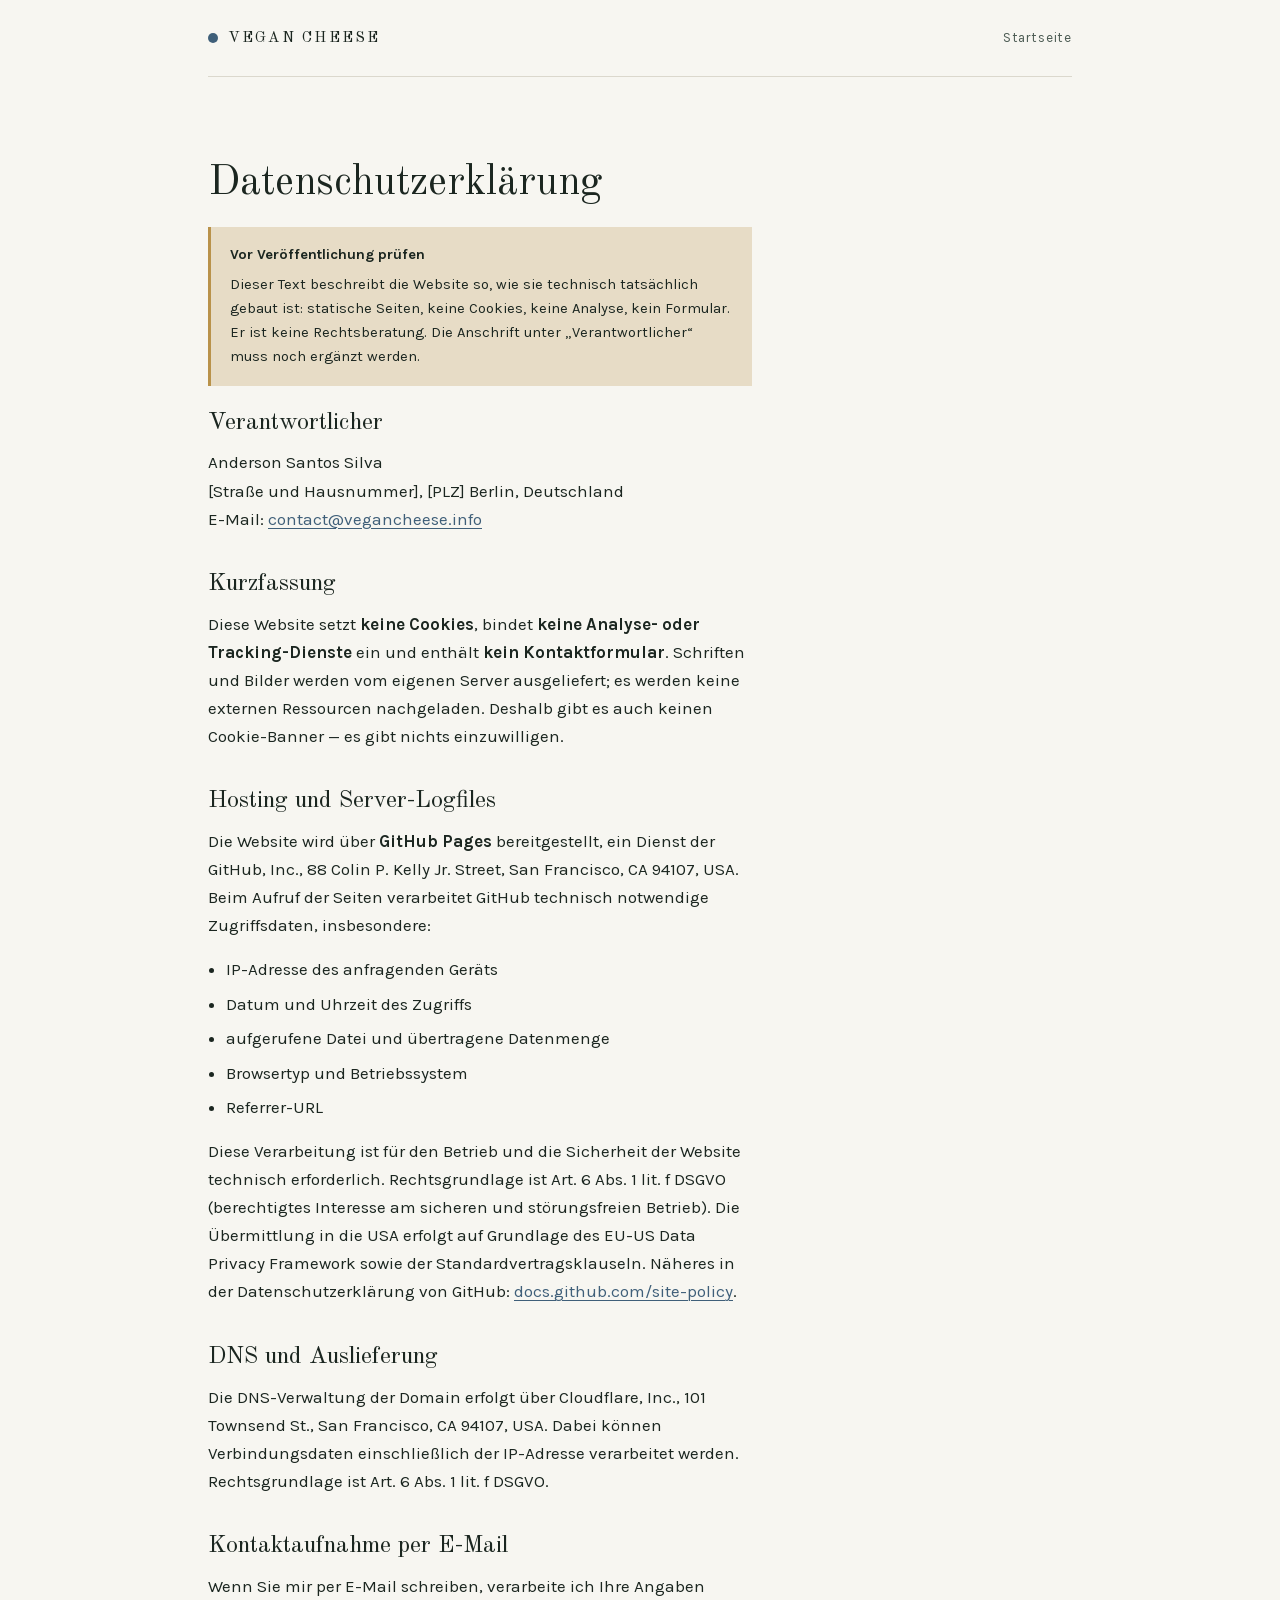
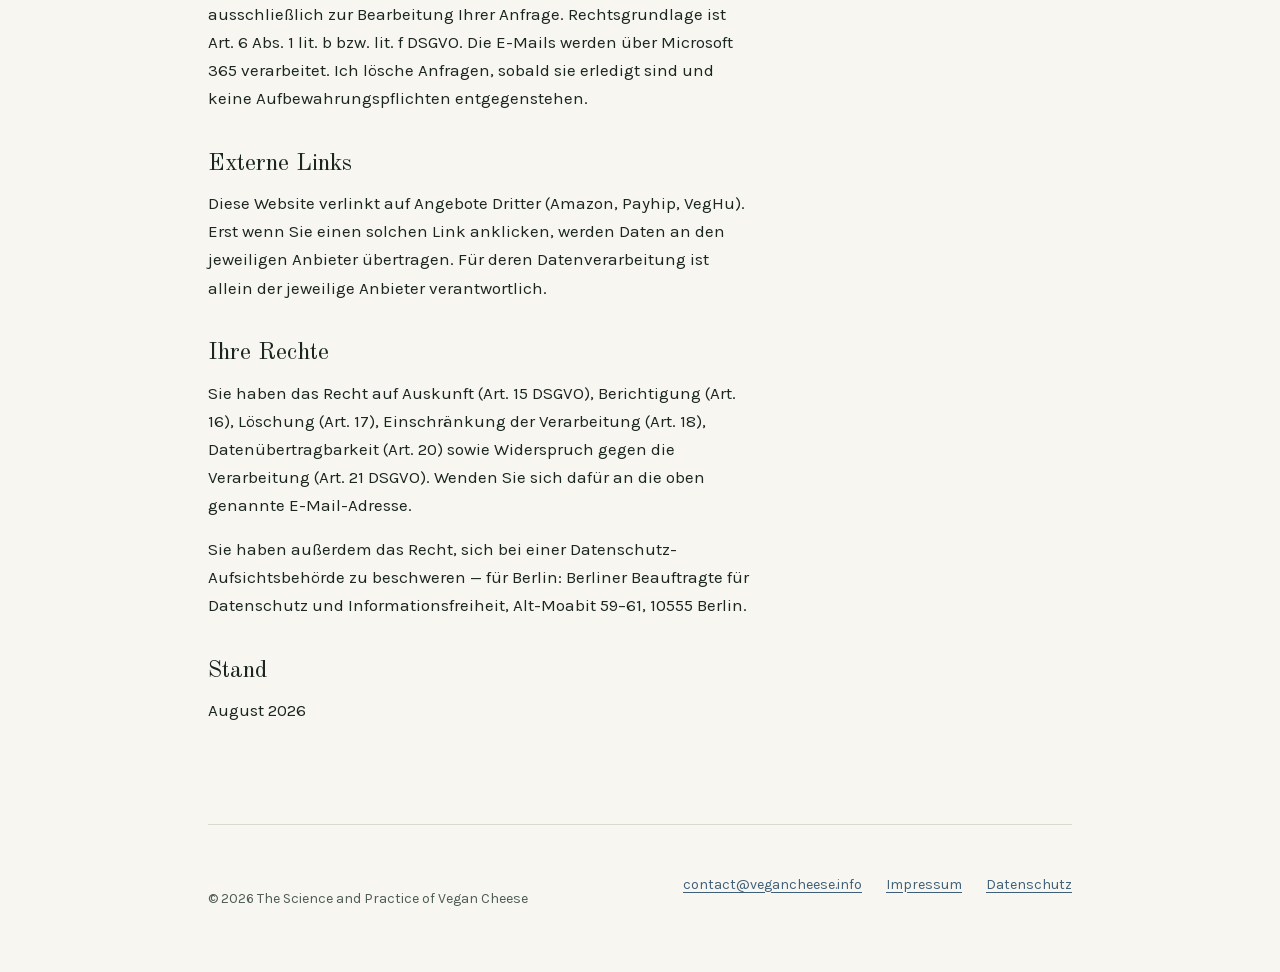
==== datenschutz.html @ 262008b7 "Rebuild vegancheese.info as a static site Migrated off GoDaddy Website Builder. Hand-written HTML/CS" ====
<!DOCTYPE html>
<html lang="de">
<head>
<meta charset="utf-8">
<meta name="viewport" content="width=device-width, initial-scale=1">
<title>Datenschutzerklärung — The Science and Practice of Vegan Cheese</title>
<meta name="description" content="Datenschutzerklärung für vegancheese.info.">
<meta name="robots" content="noindex, follow">
<link rel="canonical" href="https://vegancheese.info/datenschutz.html">
<link rel="icon" href="assets/img/cashewbert.png" type="image/png">
<link rel="stylesheet" href="assets/style.css">
</head>
<body>
<a class="skip" href="#main">Zum Inhalt springen</a>

<div class="wrap">
  <header class="masthead">
    <a class="mark" href="/">
      <span>Vegan Cheese</span>
    </a>
    <nav aria-label="Site">
      <a href="/">Startseite</a>
    </nav>
  </header>
</div>

<main id="main">
  <div class="wrap">
    <section class="band" style="border-top: none;">
      <h2>Datenschutzerklärung</h2>

      <div class="prose">

        <div class="todo">
          <strong>Vor Veröffentlichung prüfen</strong>
          Dieser Text beschreibt die Website so, wie sie technisch tatsächlich
          gebaut ist: statische Seiten, keine Cookies, keine Analyse, kein
          Formular. Er ist keine Rechtsberatung. Die Anschrift unter
          „Verantwortlicher“ muss noch ergänzt werden.
        </div>

        <h2>Verantwortlicher</h2>
        <p>
          Anderson Santos Silva<br>
          [Straße und Hausnummer], [PLZ] Berlin, Deutschland<br>
          E-Mail: <a href="mailto:contact@vegancheese.info">contact@vegancheese.info</a>
        </p>

        <h2>Kurzfassung</h2>
        <p>
          Diese Website setzt <strong>keine Cookies</strong>, bindet
          <strong>keine Analyse- oder Tracking-Dienste</strong> ein und enthält
          <strong>kein Kontaktformular</strong>. Schriften und Bilder werden
          vom eigenen Server ausgeliefert; es werden keine externen Ressourcen
          nachgeladen. Deshalb gibt es auch keinen Cookie-Banner — es gibt
          nichts einzuwilligen.
        </p>

        <h2>Hosting und Server-Logfiles</h2>
        <p>
          Die Website wird über <strong>GitHub Pages</strong> bereitgestellt,
          ein Dienst der GitHub, Inc., 88 Colin P. Kelly Jr. Street, San
          Francisco, CA 94107, USA. Beim Aufruf der Seiten verarbeitet GitHub
          technisch notwendige Zugriffsdaten, insbesondere:
        </p>
        <ul>
          <li>IP-Adresse des anfragenden Geräts</li>
          <li>Datum und Uhrzeit des Zugriffs</li>
          <li>aufgerufene Datei und übertragene Datenmenge</li>
          <li>Browsertyp und Betriebssystem</li>
          <li>Referrer-URL</li>
        </ul>
        <p>
          Diese Verarbeitung ist für den Betrieb und die Sicherheit der Website
          technisch erforderlich. Rechtsgrundlage ist Art. 6 Abs. 1 lit. f
          DSGVO (berechtigtes Interesse am sicheren und störungsfreien Betrieb).
          Die Übermittlung in die USA erfolgt auf Grundlage des
          EU-US Data Privacy Framework sowie der Standardvertragsklauseln.
          Näheres in der Datenschutzerklärung von GitHub:
          <a href="https://docs.github.com/site-policy/privacy-policies/github-general-privacy-statement" rel="noopener">
            docs.github.com/site-policy</a>.
        </p>

        <h2>DNS und Auslieferung</h2>
        <p>
          Die DNS-Verwaltung der Domain erfolgt über Cloudflare, Inc., 101
          Townsend St., San Francisco, CA 94107, USA. Dabei können
          Verbindungsdaten einschließlich der IP-Adresse verarbeitet werden.
          Rechtsgrundlage ist Art. 6 Abs. 1 lit. f DSGVO.
        </p>

        <h2>Kontaktaufnahme per E-Mail</h2>
        <p>
          Wenn Sie mir per E-Mail schreiben, verarbeite ich Ihre Angaben
          ausschließlich zur Bearbeitung Ihrer Anfrage. Rechtsgrundlage ist
          Art. 6 Abs. 1 lit. b bzw. lit. f DSGVO. Die E-Mails werden über
          Microsoft 365 verarbeitet. Ich lösche Anfragen, sobald sie erledigt
          sind und keine Aufbewahrungspflichten entgegenstehen.
        </p>

        <h2>Externe Links</h2>
        <p>
          Diese Website verlinkt auf Angebote Dritter (Amazon, Payhip, VegHu).
          Erst wenn Sie einen solchen Link anklicken, werden Daten an den
          jeweiligen Anbieter übertragen. Für deren Datenverarbeitung ist allein
          der jeweilige Anbieter verantwortlich.
        </p>

        <h2>Ihre Rechte</h2>
        <p>
          Sie haben das Recht auf Auskunft (Art. 15 DSGVO), Berichtigung
          (Art. 16), Löschung (Art. 17), Einschränkung der Verarbeitung
          (Art. 18), Datenübertragbarkeit (Art. 20) sowie Widerspruch gegen die
          Verarbeitung (Art. 21 DSGVO). Wenden Sie sich dafür an die oben
          genannte E-Mail-Adresse.
        </p>
        <p>
          Sie haben außerdem das Recht, sich bei einer Datenschutz-Aufsichts­behörde
          zu beschweren — für Berlin: Berliner Beauftragte für Datenschutz und
          Informationsfreiheit, Alt-Moabit 59–61, 10555 Berlin.
        </p>

        <h2>Stand</h2>
        <p>August 2026</p>

      </div>
    </section>
  </div>
</main>

<div class="wrap">
  <footer class="foot">
    <p>© 2026 The Science and Practice of Vegan Cheese</p>
    <nav aria-label="Rechtliches">
      <a href="mailto:contact@vegancheese.info">contact@vegancheese.info</a>
      <a href="/impressum.html">Impressum</a>
      <a href="/datenschutz.html">Datenschutz</a>
    </nav>
  </footer>
</div>

</body>
</html>
---- assets/style.css ----
@import url("fonts.css");

/* ---------------------------------------------------------------
   The Science and Practice of Vegan Cheese
   Palette taken from the subject: bloomy rind, blue vein, sage,
   warm board. --sage is the one colour carried over from the old site.
   --------------------------------------------------------------- */

:root {
  --ink: #1b2620;
  --ink-soft: #4d5c54;
  --ink-faint: #7d8a83;
  --paper: #f7f6f1;
  --paper-warm: #efeee6;
  --sage: #d5e1d0;
  --vein: #3f5f79;
  --vein-deep: #2c4457;
  --rind: #e7dcc6;
  --line: #dbd8cd;

  --measure: 34rem;
  --gutter: clamp(1.25rem, 5vw, 4rem);
  --step: clamp(3rem, 6.5vw, 5.25rem);
}

*,
*::before,
*::after {
  box-sizing: border-box;
}

html {
  -webkit-text-size-adjust: 100%;
}

body {
  margin: 0;
  background: var(--paper);
  color: var(--ink);
  font-family: "Karla", system-ui, sans-serif;
  font-size: clamp(1rem, 0.96rem + 0.2vw, 1.0625rem);
  line-height: 1.65;
  -webkit-font-smoothing: antialiased;
}

img {
  max-width: 100%;
  height: auto;
  display: block;
}

a {
  color: var(--vein);
  text-decoration-thickness: 1px;
  text-underline-offset: 0.18em;
}

a:hover {
  color: var(--vein-deep);
}

:focus-visible {
  outline: 2px solid var(--vein);
  outline-offset: 3px;
  border-radius: 2px;
}

.wrap {
  max-width: 62rem;
  margin-inline: auto;
  padding-inline: var(--gutter);
}

.skip {
  position: absolute;
  left: -9999px;
}

.skip:focus {
  left: 1rem;
  top: 1rem;
  z-index: 10;
  background: var(--ink);
  color: var(--paper);
  padding: 0.6rem 1rem;
}

/* --- header ---------------------------------------------------- */

.masthead {
  display: flex;
  align-items: center;
  justify-content: space-between;
  gap: 1.5rem;
  padding-block: 1.6rem;
  border-bottom: 1px solid var(--line);
}

.mark {
  display: flex;
  align-items: center;
  gap: 0.6rem;
  font-family: "Old Standard TT", Georgia, serif;
  font-size: 0.95rem;
  letter-spacing: 0.14em;
  text-transform: uppercase;
  color: var(--ink);
  text-decoration: none;
}

.mark::before {
  content: "";
  width: 0.62rem;
  height: 0.62rem;
  border-radius: 50%;
  background: var(--vein);
  flex: none;
}

.masthead nav {
  font-size: 0.85rem;
  letter-spacing: 0.06em;
}

.masthead nav a {
  color: var(--ink-soft);
  text-decoration: none;
}

.masthead nav a:hover {
  color: var(--vein);
  text-decoration: underline;
}

/* --- hero ------------------------------------------------------ */

.hero {
  padding-block: var(--step) calc(var(--step) * 0.6);
}

.hero .eyebrow {
  font-size: 0.78rem;
  letter-spacing: 0.22em;
  text-transform: uppercase;
  color: var(--ink-faint);
  margin: 0 0 1.4rem;
}

.hero h1 {
  font-family: "Old Standard TT", Georgia, serif;
  font-weight: 400;
  font-size: clamp(2.6rem, 1.2rem + 6vw, 5.4rem);
  line-height: 1.02;
  letter-spacing: -0.015em;
  margin: 0;
  max-width: 18ch;
  text-wrap: balance;
}

.hero h1 em {
  font-style: italic;
  color: var(--vein);
}

.hero .lede {
  margin: 1.8rem 0 0;
  max-width: var(--measure);
  font-size: 1.15rem;
  color: var(--ink-soft);
}

.hero figure {
  margin: calc(var(--step) * 0.55) 0 0;
}

.hero figure img {
  width: 100%;
  aspect-ratio: 16 / 8;
  object-fit: cover;
}

/* --- generic section ------------------------------------------- */

.band {
  padding-block: var(--step);
  border-top: 1px solid var(--line);
}

.band-sage {
  background: var(--sage);
  border-top: none;
}

.band h2 {
  font-family: "Old Standard TT", Georgia, serif;
  font-weight: 400;
  font-size: clamp(1.75rem, 1.2rem + 1.8vw, 2.6rem);
  line-height: 1.15;
  margin: 0 0 1.2rem;
}

.band p {
  max-width: var(--measure);
  margin: 0 0 1rem;
}

.label {
  font-size: 0.75rem;
  letter-spacing: 0.22em;
  text-transform: uppercase;
  color: var(--ink-faint);
  margin: 0 0 1.6rem;
}

/* --- about: text + portrait ------------------------------------ */

.about {
  display: grid;
  gap: clamp(2rem, 5vw, 4rem);
  grid-template-columns: 1fr;
  align-items: start;
}

@media (min-width: 48rem) {
  .about {
    grid-template-columns: 1.1fr 0.9fr;
  }
}

.about figure {
  margin: 0;
}

.about figcaption {
  margin-top: 0.7rem;
  font-size: 0.82rem;
  color: var(--ink-soft);
}

/* --- editions list --------------------------------------------- */

.editions {
  list-style: none;
  margin: 0;
  padding: 0;
  border-top: 1px solid var(--line);
}

.band-sage .editions,
.band-sage .editions li {
  border-color: #b9c9b3;
}

.editions li {
  border-bottom: 1px solid var(--line);
}

.editions a,
.editions .inert {
  display: grid;
  grid-template-columns: 1fr;
  gap: 0.2rem 1.5rem;
  align-items: baseline;
  padding-block: 1.15rem;
  text-decoration: none;
  color: inherit;
}

@media (min-width: 40rem) {
  .editions a,
  .editions .inert {
    grid-template-columns: 8rem 1fr auto;
    gap: 0.35rem 1.5rem;
  }
}

.editions .lang {
  font-family: "Old Standard TT", Georgia, serif;
  font-size: 1.25rem;
  line-height: 1.2;
}

.editions .what {
  color: var(--ink-soft);
  font-size: 0.95rem;
}

.editions .where {
  font-size: 0.8rem;
  letter-spacing: 0.12em;
  text-transform: uppercase;
  color: var(--ink-faint);
  white-space: nowrap;
}

.editions a:hover .lang {
  color: var(--vein);
}

.editions a:hover .where {
  color: var(--vein);
}

.editions a .where::after {
  content: " \2192";
}

.editions .inert {
  opacity: 0.6;
}

/* --- prose (legal pages) --------------------------------------- */

.prose {
  max-width: var(--measure);
}

.prose h2 {
  font-family: "Old Standard TT", Georgia, serif;
  font-weight: 400;
  font-size: 1.5rem;
  margin: 2.4rem 0 0.7rem;
}

.prose h2:first-of-type {
  margin-top: 0;
}

.prose p,
.prose ul {
  margin: 0 0 1rem;
}

.prose ul {
  padding-left: 1.1rem;
}

.prose li {
  margin-bottom: 0.4rem;
}

.todo {
  background: var(--rind);
  border-left: 3px solid #b9924a;
  padding: 1rem 1.2rem;
  margin: 0 0 1.5rem;
  font-size: 0.92rem;
}

.todo strong {
  display: block;
  margin-bottom: 0.3rem;
}

/* --- footer ---------------------------------------------------- */

.foot {
  border-top: 1px solid var(--line);
  padding-block: 3rem;
  font-size: 0.88rem;
  color: var(--ink-soft);
  display: flex;
  flex-wrap: wrap;
  gap: 0.6rem 2rem;
  justify-content: space-between;
}

.foot nav {
  display: flex;
  gap: 1.5rem;
  flex-wrap: wrap;
}

@media (prefers-reduced-motion: reduce) {
  *,
  *::before,
  *::after {
    animation-duration: 0.01ms !important;
    transition-duration: 0.01ms !important;
  }
}
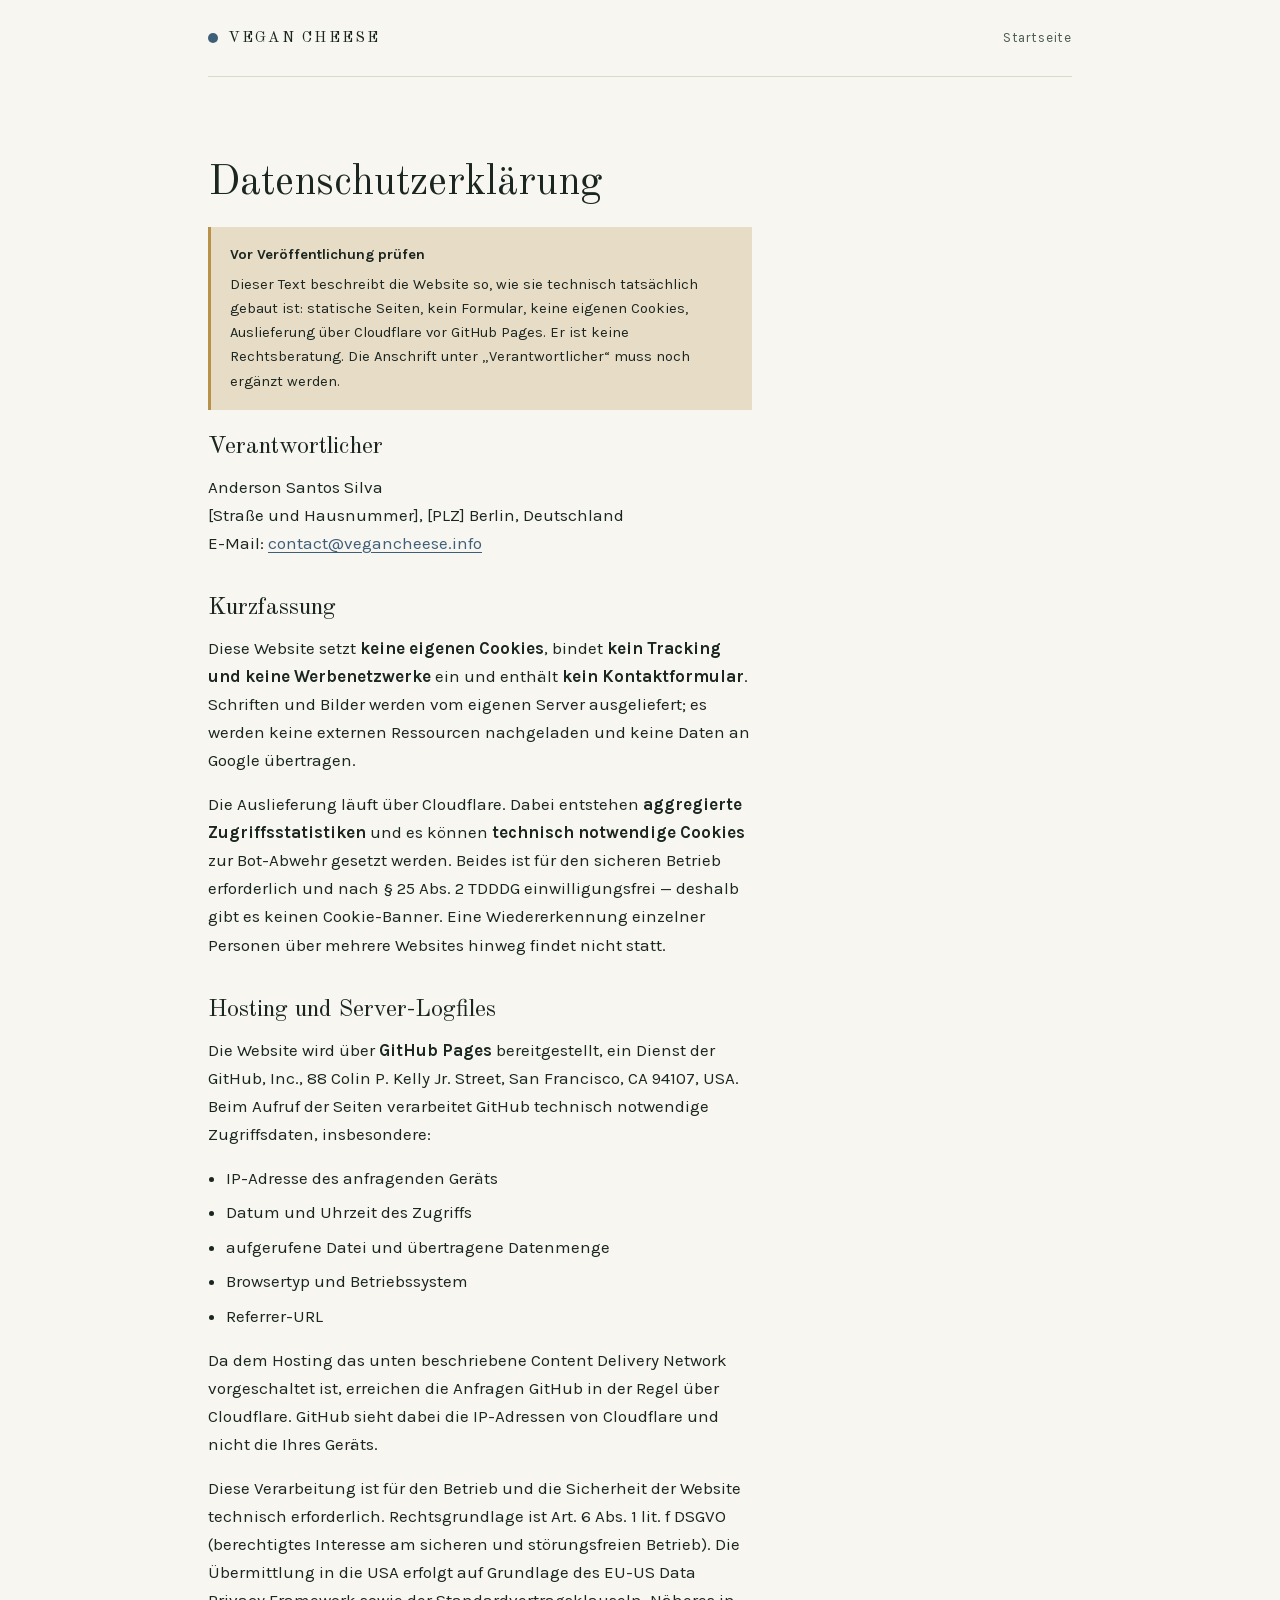
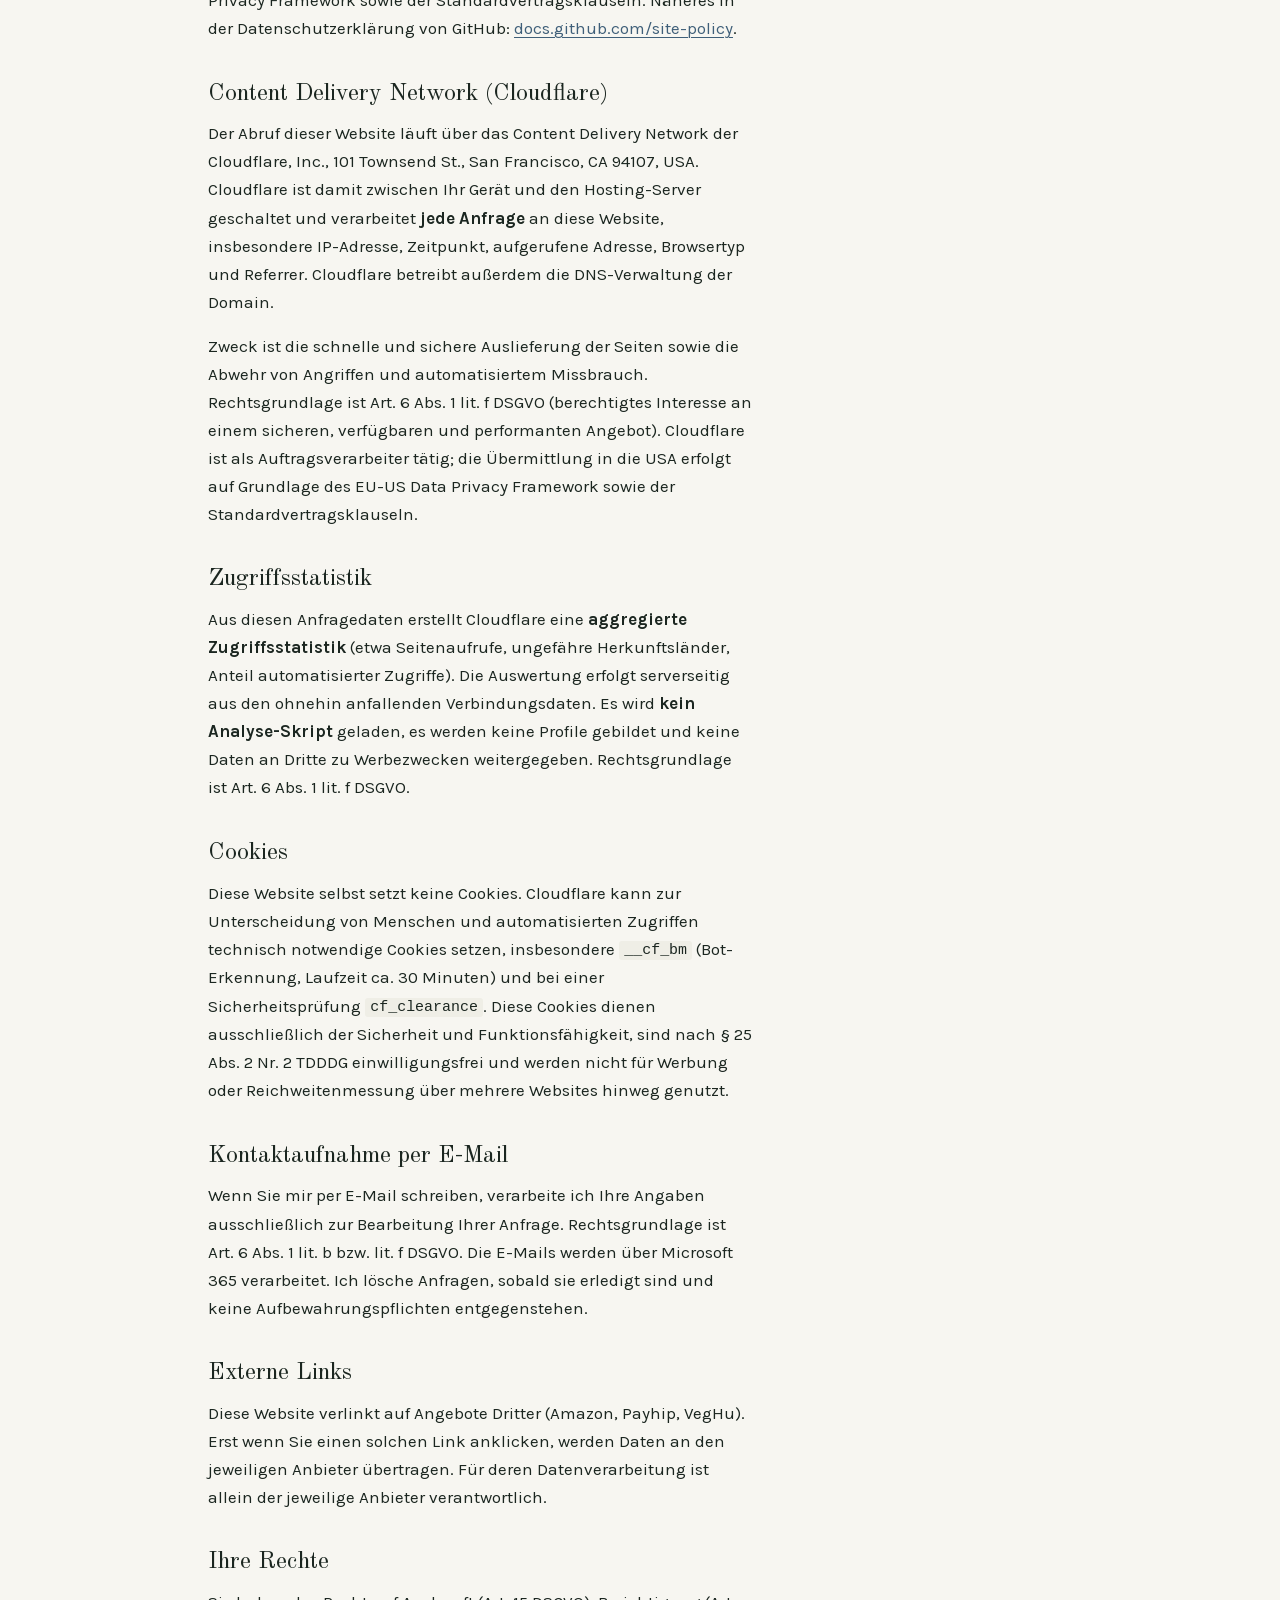
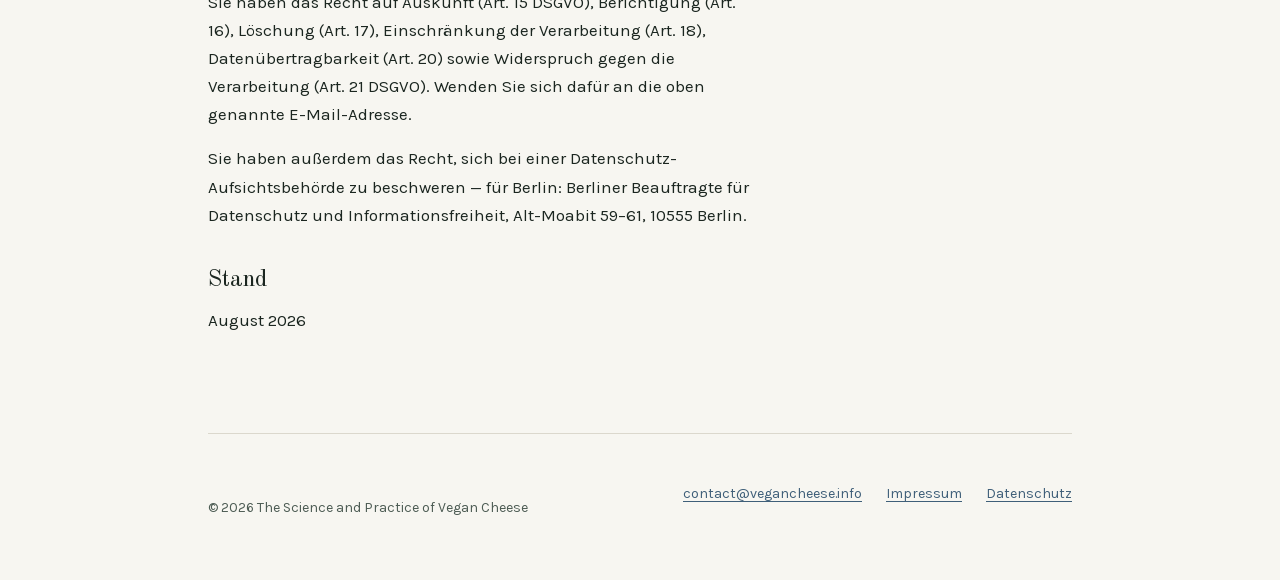
==== commit 26b65e3a: "legal: describe Cloudflare proxy and its cookies accurately The site stayed proxied through Cloudfla" ====
--- a/datenschutz.html
+++ b/datenschutz.html
@@ -34,9 +34,10 @@
         <div class="todo">
           <strong>Vor Veröffentlichung prüfen</strong>
           Dieser Text beschreibt die Website so, wie sie technisch tatsächlich
-          gebaut ist: statische Seiten, keine Cookies, keine Analyse, kein
-          Formular. Er ist keine Rechtsberatung. Die Anschrift unter
-          „Verantwortlicher“ muss noch ergänzt werden.
+          gebaut ist: statische Seiten, kein Formular, keine eigenen Cookies,
+          Auslieferung über Cloudflare vor GitHub Pages. Er ist keine
+          Rechtsberatung. Die Anschrift unter „Verantwortlicher“ muss noch
+          ergänzt werden.
         </div>
 
         <h2>Verantwortlicher</h2>
@@ -48,12 +49,20 @@
 
         <h2>Kurzfassung</h2>
         <p>
-          Diese Website setzt <strong>keine Cookies</strong>, bindet
-          <strong>keine Analyse- oder Tracking-Dienste</strong> ein und enthält
-          <strong>kein Kontaktformular</strong>. Schriften und Bilder werden
-          vom eigenen Server ausgeliefert; es werden keine externen Ressourcen
-          nachgeladen. Deshalb gibt es auch keinen Cookie-Banner — es gibt
-          nichts einzuwilligen.
+          Diese Website setzt <strong>keine eigenen Cookies</strong>, bindet
+          <strong>kein Tracking und keine Werbenetzwerke</strong> ein und
+          enthält <strong>kein Kontaktformular</strong>. Schriften und Bilder
+          werden vom eigenen Server ausgeliefert; es werden keine externen
+          Ressourcen nachgeladen und keine Daten an Google übertragen.
+        </p>
+        <p>
+          Die Auslieferung läuft über Cloudflare. Dabei entstehen
+          <strong>aggregierte Zugriffsstatistiken</strong> und es können
+          <strong>technisch notwendige Cookies</strong> zur Bot-Abwehr gesetzt
+          werden. Beides ist für den sicheren Betrieb erforderlich und nach
+          § 25 Abs. 2 TDDDG einwilligungsfrei — deshalb gibt es keinen
+          Cookie-Banner. Eine Wiedererkennung einzelner Personen über mehrere
+          Websites hinweg findet nicht statt.
         </p>
 
         <h2>Hosting und Server-Logfiles</h2>
@@ -71,6 +80,12 @@
           <li>Referrer-URL</li>
         </ul>
         <p>
+          Da dem Hosting das unten beschriebene Content Delivery Network
+          vorgeschaltet ist, erreichen die Anfragen GitHub in der Regel über
+          Cloudflare. GitHub sieht dabei die IP-Adressen von Cloudflare und
+          nicht die Ihres Geräts.
+        </p>
+        <p>
           Diese Verarbeitung ist für den Betrieb und die Sicherheit der Website
           technisch erforderlich. Rechtsgrundlage ist Art. 6 Abs. 1 lit. f
           DSGVO (berechtigtes Interesse am sicheren und störungsfreien Betrieb).
@@ -81,12 +96,48 @@
             docs.github.com/site-policy</a>.
         </p>
 
-        <h2>DNS und Auslieferung</h2>
+        <h2>Content Delivery Network (Cloudflare)</h2>
         <p>
-          Die DNS-Verwaltung der Domain erfolgt über Cloudflare, Inc., 101
-          Townsend St., San Francisco, CA 94107, USA. Dabei können
-          Verbindungsdaten einschließlich der IP-Adresse verarbeitet werden.
-          Rechtsgrundlage ist Art. 6 Abs. 1 lit. f DSGVO.
+          Der Abruf dieser Website läuft über das Content Delivery Network der
+          Cloudflare, Inc., 101 Townsend St., San Francisco, CA 94107, USA.
+          Cloudflare ist damit zwischen Ihr Gerät und den Hosting-Server
+          geschaltet und verarbeitet <strong>jede Anfrage</strong> an diese
+          Website, insbesondere IP-Adresse, Zeitpunkt, aufgerufene Adresse,
+          Browsertyp und Referrer. Cloudflare betreibt außerdem die
+          DNS-Verwaltung der Domain.
+        </p>
+        <p>
+          Zweck ist die schnelle und sichere Auslieferung der Seiten sowie die
+          Abwehr von Angriffen und automatisiertem Missbrauch. Rechtsgrundlage
+          ist Art. 6 Abs. 1 lit. f DSGVO (berechtigtes Interesse an einem
+          sicheren, verfügbaren und performanten Angebot). Cloudflare ist als
+          Auftragsverarbeiter tätig; die Übermittlung in die USA erfolgt auf
+          Grundlage des EU-US Data Privacy Framework sowie der
+          Standardvertragsklauseln.
+        </p>
+
+        <h2>Zugriffsstatistik</h2>
+        <p>
+          Aus diesen Anfragedaten erstellt Cloudflare eine
+          <strong>aggregierte Zugriffsstatistik</strong> (etwa Seitenaufrufe,
+          ungefähre Herkunftsländer, Anteil automatisierter Zugriffe). Die
+          Auswertung erfolgt serverseitig aus den ohnehin anfallenden
+          Verbindungsdaten. Es wird <strong>kein Analyse-Skript</strong>
+          geladen, es werden keine Profile gebildet und keine Daten an Dritte
+          zu Werbezwecken weitergegeben. Rechtsgrundlage ist Art. 6 Abs. 1
+          lit. f DSGVO.
+        </p>
+
+        <h2>Cookies</h2>
+        <p>
+          Diese Website selbst setzt keine Cookies. Cloudflare kann zur
+          Unterscheidung von Menschen und automatisierten Zugriffen technisch
+          notwendige Cookies setzen, insbesondere <code>__cf_bm</code>
+          (Bot-Erkennung, Laufzeit ca. 30 Minuten) und bei einer
+          Sicherheitsprüfung <code>cf_clearance</code>. Diese Cookies dienen
+          ausschließlich der Sicherheit und Funktionsfähigkeit, sind nach
+          § 25 Abs. 2 Nr. 2 TDDDG einwilligungsfrei und werden nicht für
+          Werbung oder Reichweitenmessung über mehrere Websites hinweg genutzt.
         </p>
 
         <h2>Kontaktaufnahme per E-Mail</h2>
--- a/assets/style.css
+++ b/assets/style.css
@@ -339,6 +339,15 @@
   margin-bottom: 0.4rem;
 }
 
+.prose code {
+  font-family: ui-monospace, SFMono-Regular, Menlo, monospace;
+  font-size: 0.88em;
+  background: var(--paper-warm);
+  padding: 0.1em 0.35em;
+  border-radius: 3px;
+  word-break: break-word;
+}
+
 .todo {
   background: var(--rind);
   border-left: 3px solid #b9924a;
